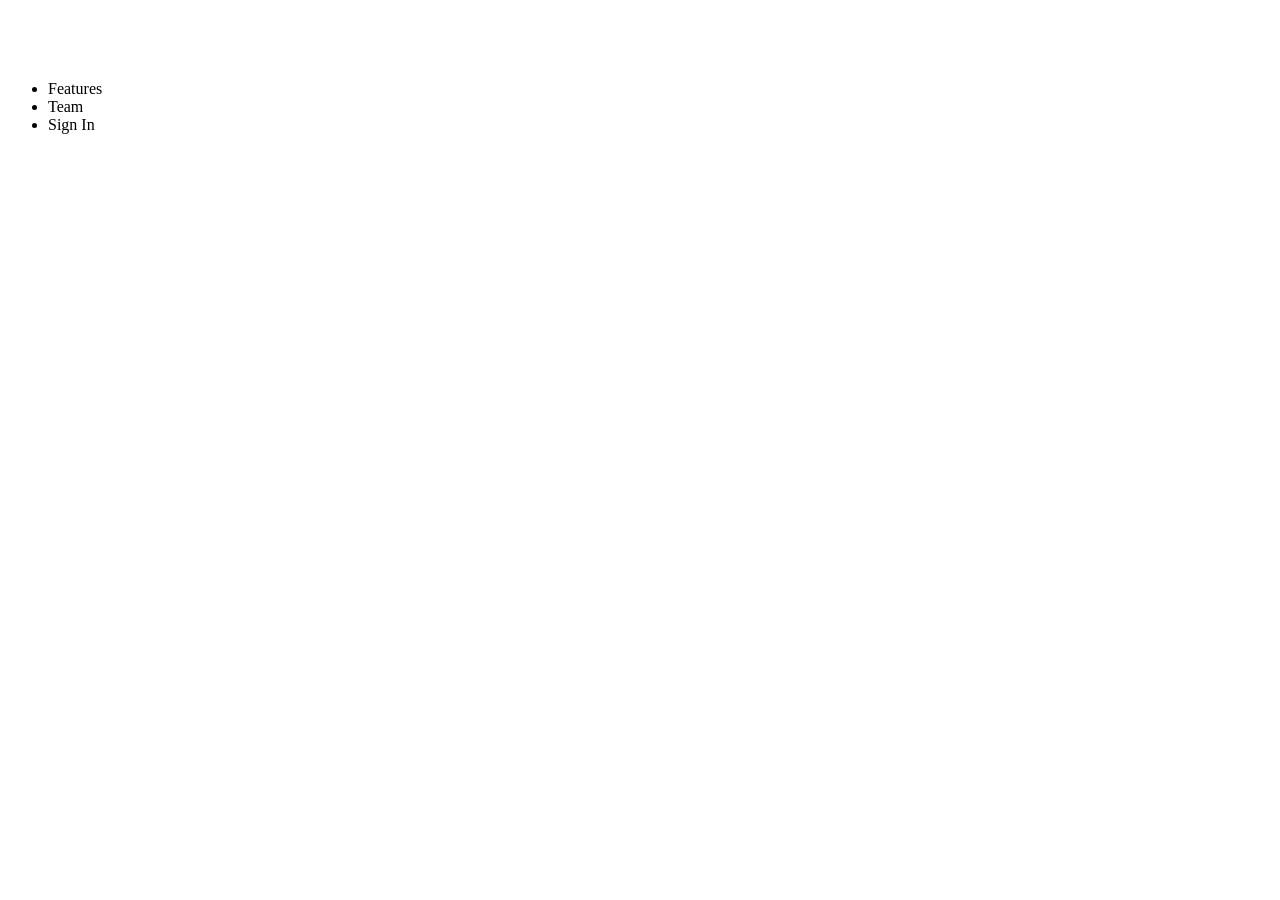
==== fylo-dark-theme-landing-page-master/index.html @ 81f76a91 "initiate fylo-darktheme" ====
<!doctype html>
<html lang="en">
  <head>
    <meta charset="UTF-8" />
    <meta name="viewport" content="width=device-width, initial-scale=1.0" />
    <!-- displays site properly based on user's device -->
    <link rel="stylesheet" href="style.css" />
    <link
      rel="icon"
      type="image/png"
      sizes="32x32"
      href="./images/favicon-32x32.png"
    />

    <title>
      Frontend Mentor | Fylo landing page with dark theme and features grid
    </title>
  </head>
  <body>
    <div class="header">
      <img src="images/logo.svg" alt="logo was here" class="logo-icon" />

      <ul class="header-buttons">
        <li>Features</li>
        <li>Team</li>
        <li>Sign In</li>
      </ul>
    </div>

    <!-- All your files in one secure location, accessible anywhere.

  Fylo stores all your most important files in one secure location. Access them wherever 
  you need, share and collaborate with friends family, and co-workers.

  Get Started

  Access your files, anywhere

  The ability to use a smartphone, tablet, or computer to access your account means your 
  files follow you everywhere.

  Security you can trust

  2-factor authentication and user-controlled encryption are just a couple of the security 
  features we allow to help secure your files.

  Real-time collaboration

  Securely share files and folders with friends, family and colleagues for live collaboration. 
  No email attachments required.

  Store any type of file

  Whether you're sharing holidays photos or work documents, Fylo has you covered allowing for all 
  file types to be securely stored and shared.

  Stay productive, wherever you are

  Never let location be an issue when accessing your files. Fylo has you covered for all of your file 
  storage needs.

  Securely share files and folders with friends, family and colleagues for live collaboration. No email 
  attachments required.

  See how Fylo works

  Fylo has improved our team productivity by an order of magnitude. Since making the switch our team has 
  become a well-oiled collaboration machine.

  Satish Patel
  Founder & CEO, Huddle

  Fylo has improved our team productivity by an order of magnitude. Since making the switch our team has 
  become a well-oiled collaboration machine.

  Bruce McKenzie
  Founder & CEO, Huddle

  Fylo has improved our team productivity by an order of magnitude. Since making the switch our team has 
  become a well-oiled collaboration machine.

  Iva Boyd
  Founder & CEO, Huddle

  Get early access today

  It only takes a minute to sign up and our free starter tier is extremely generous. If you have any 
  questions, our support team would be happy to help you.

  Get Started For Free

  Lorem ipsum dolor sit amet, consectetur adipiscing elit, sed do eiusmod tempor incididunt ut labore et 
  dolore magna aliqua

  +1-543-123-4567
  example@fylo.com

  About Us
  Jobs
  Press
  Blog

  Contact Us
  Terms
  Privacy -->

    <!-- <footer class="attribution">
      Challenge by <a href="https://www.frontendmentor.io?ref=challenge">Frontend Mentor</a>. 
      Coded by <a href="#">Your Name Here</a>.
    </footer> -->
  </body>
</html>
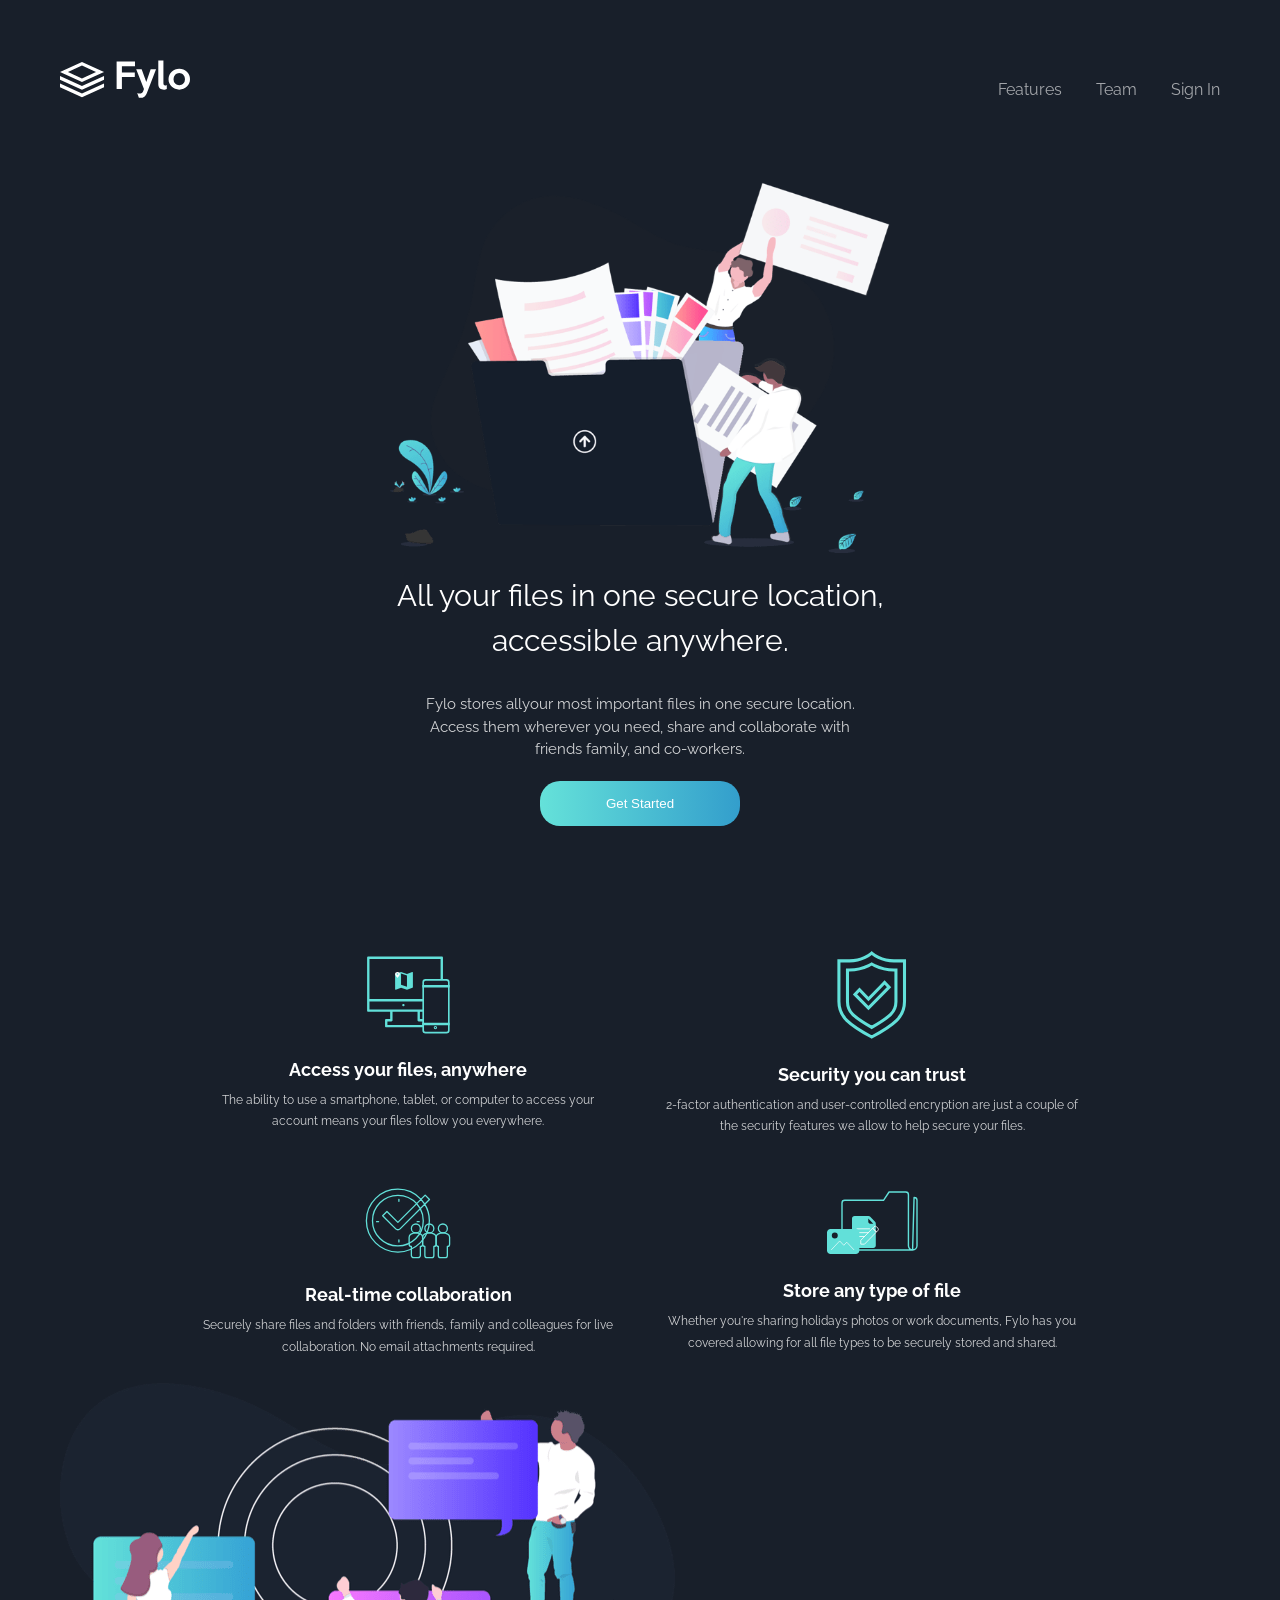
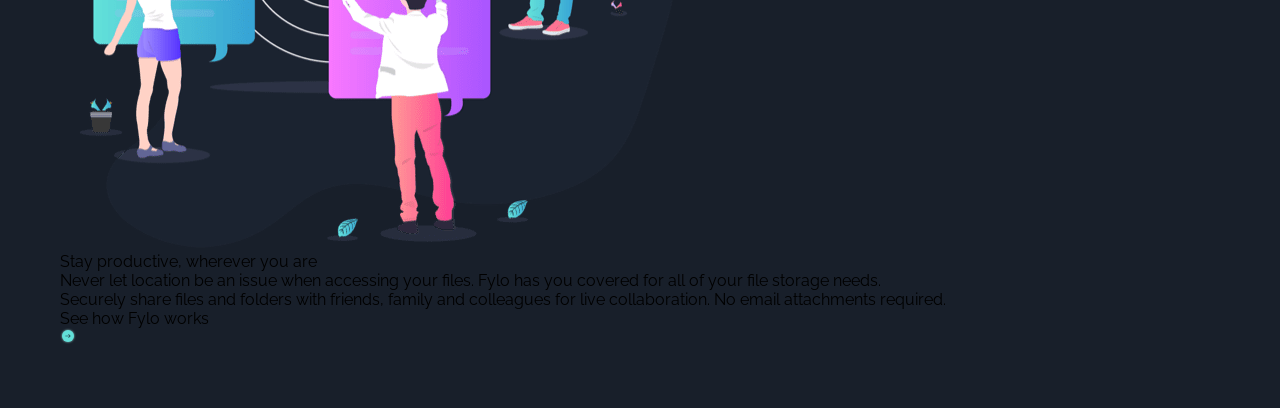
==== commit aa0d5f35: "finished half of the project" ====
--- a/fylo-dark-theme-landing-page-master/index.html
+++ b/fylo-dark-theme-landing-page-master/index.html
@@ -3,7 +3,10 @@
   <head>
     <meta charset="UTF-8" />
     <meta name="viewport" content="width=device-width, initial-scale=1.0" />
-    <!-- displays site properly based on user's device -->
+    <link
+      href="https://fonts.googleapis.com/css2?family=Raleway:wght@400;700&display=swap"
+      rel="stylesheet"
+    />
     <link rel="stylesheet" href="style.css" />
     <link
       rel="icon"
@@ -18,52 +21,121 @@
   </head>
   <body>
     <div class="header">
-      <img src="images/logo.svg" alt="logo was here" class="logo-icon" />
+      <div class="header-image">
+        <img src="images/logo.svg" alt="logo was here" class="logo-icon" />
+      </div>
 
-      <ul class="header-buttons">
-        <li>Features</li>
-        <li>Team</li>
-        <li>Sign In</li>
+      <ul class="header-list">
+        <li class="header-list-member">Features</li>
+        <li class="header-list-member">Team</li>
+        <li class="header-list-member">Sign In</li>
       </ul>
     </div>
 
-    <!-- All your files in one secure location, accessible anywhere.
+    <div class="top-middle-container">
+      <img src="images/illustration-intro.png" alt="" />
 
-  Fylo stores all your most important files in one secure location. Access them wherever 
-  you need, share and collaborate with friends family, and co-workers.
+      <div class="top-middle-container-bold-text">
+        <p>All your files in one secure location, accessible anywhere.</p>
+      </div>
 
-  Get Started
+      <div class="top-middle-container-bottom-text">
+        <p>
+          Fylo stores allyour most important files in one secure location.
+          Access them wherever you need, share and collaborate with friends
+          family, and co-workers.
+        </p>
+      </div>
 
-  Access your files, anywhere
+      <button class="top-middle-container-button">Get Started</button>
+    </div>
 
-  The ability to use a smartphone, tablet, or computer to access your account means your 
-  files follow you everywhere.
+    <div class="middle-container">
+      <div class="middle-sub-container">
+        <img src="images/icon-access-anywhere.svg" alt="" />
+        <div class="middle-container-bold-text">
+          <p>Access your files, anywhere</p>
+        </div>
+        <div class="middle-container-bottom-text">
+          <p>
+            The ability to use a smartphone, tablet, or computer to access your
+            account means your files follow you everywhere.
+          </p>
+        </div>
+      </div>
 
-  Security you can trust
+      <div class="middle-sub-container">
+        <img src="images/icon-security.svg" alt="" />
+        <div class="middle-container-bold-text">
+          <p>Security you can trust</p>
+        </div>
+        <div class="middle-container-bottom-text">
+          <p>
+            2-factor authentication and user-controlled encryption are just a
+            couple of the security features we allow to help secure your files.
+          </p>
+        </div>
+      </div>
 
-  2-factor authentication and user-controlled encryption are just a couple of the security 
-  features we allow to help secure your files.
+      <div class="middle-sub-container">
+        <img src="images/icon-collaboration.svg" alt="" />
+        <div class="middle-container-bold-text">
+          <p>Real-time collaboration</p>
+        </div>
+        <div class="middle-container-bottom-text">
+          <p>
+            Securely share files and folders with friends, family and colleagues
+            for live collaboration. No email attachments required.
+          </p>
+        </div>
+      </div>
 
-  Real-time collaboration
+      <div class="middle-sub-container">
+        <img src="images/icon-any-file.svg" alt="" />
+        <div class="middle-container-bold-text">
+          <p>Store any type of file</p>
+        </div>
+        <div class="middle-container-bottom-text">
+          <p>
+            Whether you're sharing holidays photos or work documents, Fylo has
+            you covered allowing for all file types to be securely stored and
+            shared.
+          </p>
+        </div>
+      </div>
+    </div>
 
-  Securely share files and folders with friends, family and colleagues for live collaboration. 
-  No email attachments required.
+    <div class="bottom-middle-container">
+      <div class="bottom-middle-left-side">
+        <img
+          src="images/illustration-stay-productive.png"
+          alt="illustration-stay-productive.png"
+        />
+      </div>
+      <div class="bottom-middle-right-side">
+        <div class="bottom-middle-header-text">
+          <p>Stay productive, wherever you are</p>
+        </div>
+        <div class="bottom-middle-first-paragraph">
+          <p>
+            Never let location be an issue when accessing your files. Fylo has
+            you covered for all of your file storage needs.
+          </p>
+        </div>
+        <div class="bottom-middle-second-paragraph">
+          <p>
+            Securely share files and folders with friends, family and colleagues
+            for live collaboration. No email attachments required.
+          </p>
+        </div>
+        <div class="bottom-middle-link">
+          <p>See how Fylo works</p>
+          <img src="images/icon-arrow.svg" alt="" />
+        </div>
+      </div>
+    </div>
 
-  Store any type of file
-
-  Whether you're sharing holidays photos or work documents, Fylo has you covered allowing for all 
-  file types to be securely stored and shared.
-
-  Stay productive, wherever you are
-
-  Never let location be an issue when accessing your files. Fylo has you covered for all of your file 
-  storage needs.
-
-  Securely share files and folders with friends, family and colleagues for live collaboration. No email 
-  attachments required.
-
-  See how Fylo works
-
+    <!--
   Fylo has improved our team productivity by an order of magnitude. Since making the switch our team has 
   become a well-oiled collaboration machine.
 
@@ -102,7 +174,7 @@
 
   Contact Us
   Terms
-  Privacy -->
+  Privacy  -->
 
     <!-- <footer class="attribution">
       Challenge by <a href="https://www.frontendmentor.io?ref=challenge">Frontend Mentor</a>. 
--- a/fylo-dark-theme-landing-page-master/style.css
+++ b/fylo-dark-theme-landing-page-master/style.css
@@ -0,0 +1,119 @@
+* {
+  padding: 0px;
+  margin: 0px;
+  box-sizing: border-box;
+}
+
+html {
+  overflow-y: auto;
+  scrollbar-width: none;
+}
+body {
+  font-family: "Raleway", sans-serif;
+  padding: 60px;
+  background-color: hsl(218, 28%, 13%);
+  min-height: 100vh;
+}
+
+/* header  */
+.header {
+  margin-bottom: 80px;
+  display: flex;
+  justify-content: space-between;
+  align-items: start;
+}
+.header-image {
+  width: 130px;
+}
+.header-image img {
+  width: 100%;
+}
+.header-list {
+  list-style: none;
+}
+.header-list-member {
+  color: white;
+  opacity: 0.6;
+  display: inline-block;
+  margin-left: 30px;
+  padding-top: 20px;
+}
+.header-list-member:hover {
+  text-decoration: underline;
+  opacity: 1;
+  font-weight: bold;
+  cursor: pointer;
+}
+.top-middle-container {
+  width: 500px;
+  margin-left: auto;
+  margin-right: auto;
+  margin-bottom: 100px;
+  display: flex;
+  justify-content: center;
+  align-items: center;
+  flex-direction: column;
+}
+.top-middle-container img {
+  width: 500px;
+  object-fit: contain;
+}
+
+.top-middle-container-bold-text {
+  padding: 20px 0px;
+  line-height: 1.5;
+  text-align: center;
+  font-size: 30px;
+  color: white;
+}
+.top-middle-container-bottom-text {
+  padding: 10px 35px;
+  line-height: 1.5;
+  text-align: center;
+  font-size: 15px;
+  opacity: 0.8;
+  color: white;
+  margin-bottom: 10px;
+}
+
+.top-middle-container-button {
+  background: linear-gradient(to right, hsl(176, 68%, 64%), hsl(198, 60%, 50%));
+  color: white;
+  border: none;
+  width: 40%;
+  padding: 15px;
+  border-radius: 20px;
+}
+.top-middle-container-button:hover {
+  background: hsl(176, 68%, 64%);
+  cursor: pointer;
+}
+
+.middle-container {
+  color: white;
+  display: flex;
+  flex-wrap: wrap;
+  width: 80%;
+  margin: auto;
+}
+.middle-sub-container {
+  width: 50%;
+  padding: 25px;
+  display: flex;
+  justify-content: center;
+  align-items: center;
+  flex-direction: column;
+}
+.middle-container-bold-text {
+  text-align: center;
+  margin-top: 25px;
+  margin-bottom: 10px;
+  font-weight: 700;
+  font-size: 18px;
+}
+.middle-container-bottom-text {
+  opacity: 0.8;
+  text-align: center;
+  font-size: 12px;
+  line-height: 1.8;
+}
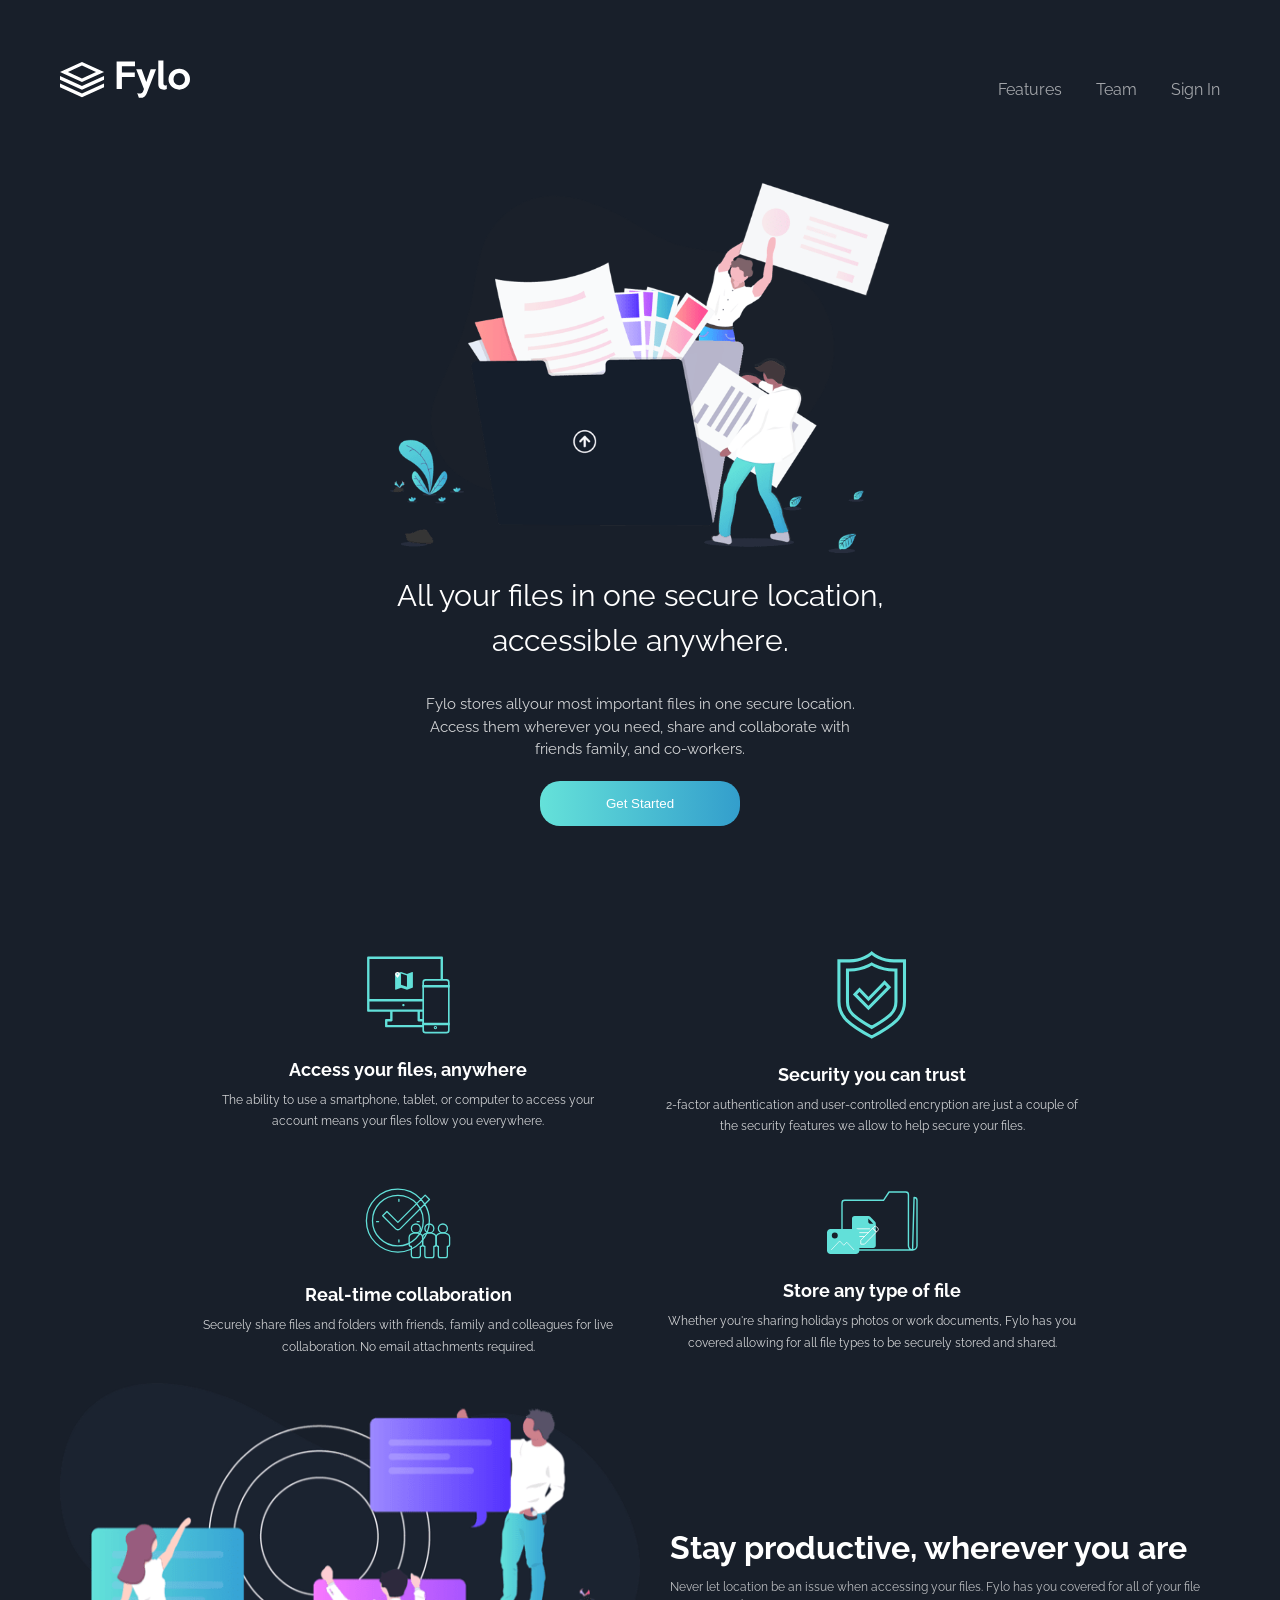
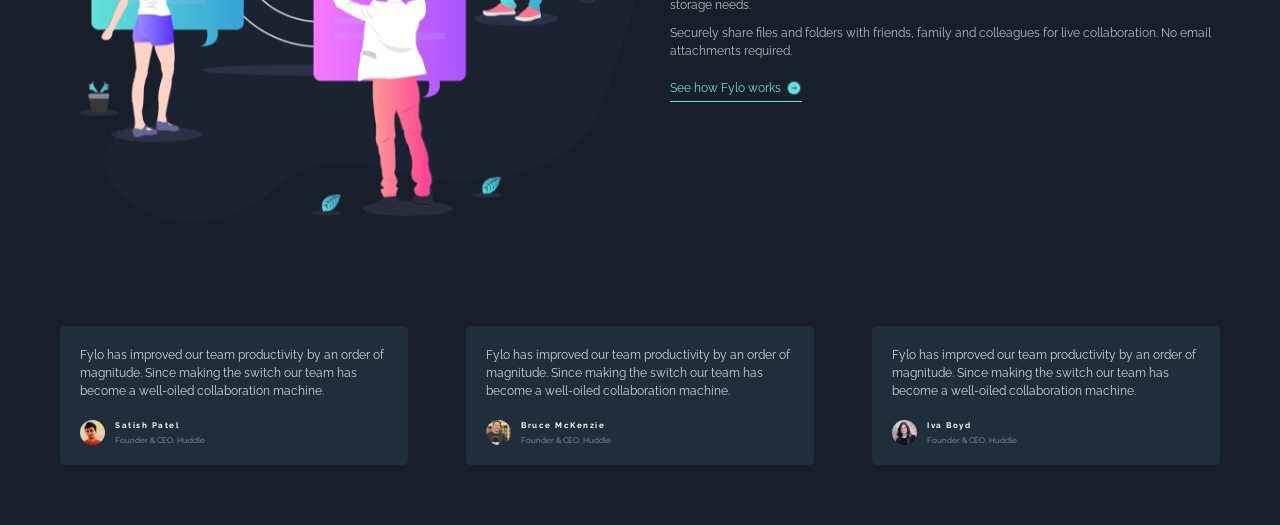
==== commit a3cc1a26: "people comments done" ====
--- a/fylo-dark-theme-landing-page-master/index.html
+++ b/fylo-dark-theme-landing-page-master/index.html
@@ -135,24 +135,61 @@
       </div>
     </div>
 
+    <div class="people-comments">
+      <div class="comment">
+        <div class="comment-text">
+          <p>
+            Fylo has improved our team productivity by an order of magnitude.
+            Since making the switch our team has become a well-oiled
+            collaboration machine.
+          </p>
+        </div>
+        <div class="person">
+          <img src="images/profile-1.jpg" alt="" />
+          <div class="person-details">
+            <p class="name">Satish Patel</p>
+            <p class="position">Founder & CEO, Huddle</p>
+          </div>
+        </div>
+      </div>
+
+      <div class="comment">
+        <div class="comment-text">
+          <p>
+            Fylo has improved our team productivity by an order of magnitude.
+            Since making the switch our team has become a well-oiled
+            collaboration machine.
+          </p>
+        </div>
+        <div class="person">
+          <img src="images/profile-2.jpg" alt="" />
+          <div class="person-details">
+            <p class="name">Bruce McKenzie</p>
+            <p class="position">Founder & CEO, Huddle</p>
+          </div>
+        </div>
+      </div>
+
+      <div class="comment">
+        <div class="comment-text">
+          <p>
+            Fylo has improved our team productivity by an order of magnitude.
+            Since making the switch our team has become a well-oiled
+            collaboration machine.
+          </p>
+        </div>
+        <div class="person">
+          <img src="images/profile-3.jpg" alt="" />
+          <div class="person-details">
+            <p class="name">Iva Boyd</p>
+            <p class="position">Founder & CEO, Huddle</p>
+          </div>
+        </div>
+      </div>
+    </div>
+
     <!--
-  Fylo has improved our team productivity by an order of magnitude. Since making the switch our team has 
-  become a well-oiled collaboration machine.
-
-  Satish Patel
-  Founder & CEO, Huddle
-
-  Fylo has improved our team productivity by an order of magnitude. Since making the switch our team has 
-  become a well-oiled collaboration machine.
-
-  Bruce McKenzie
-  Founder & CEO, Huddle
-
-  Fylo has improved our team productivity by an order of magnitude. Since making the switch our team has 
-  become a well-oiled collaboration machine.
-
-  Iva Boyd
-  Founder & CEO, Huddle
+
 
   Get early access today
 
--- a/fylo-dark-theme-landing-page-master/style.css
+++ b/fylo-dark-theme-landing-page-master/style.css
@@ -117,3 +117,93 @@
   font-size: 12px;
   line-height: 1.8;
 }
+
+.bottom-middle-container {
+  display: flex;
+  flex-wrap: wrap;
+  align-items: center;
+}
+
+.bottom-middle-left-side {
+  width: 50%;
+}
+.bottom-middle-left-side img {
+  width: 100%;
+  object-fit: contain;
+}
+.bottom-middle-right-side {
+  padding-left: 30px;
+  width: 50%;
+  color: white;
+}
+.bottom-middle-header-text {
+  padding-top: 30px;
+  padding-right: 30px;
+  font-weight: 700;
+  font-size: 32px;
+  line-height: 1.3;
+  margin-bottom: 10px;
+}
+
+.bottom-middle-first-paragraph,
+.bottom-middle-second-paragraph {
+  font-size: 12px;
+  opacity: 0.7;
+  margin-bottom: 10px;
+  line-height: 1.5;
+}
+.bottom-middle-link {
+  margin-top: 10px;
+  margin-bottom: 10px;
+  padding-bottom: 5px;
+  color: hsl(176, 68%, 64%);
+  display: inline-flex;
+  align-items: center;
+  gap: 5px;
+  border-bottom: 1px solid hsl(176, 68%, 64%);
+}
+.bottom-middle-link p {
+  font-size: 12px;
+}
+
+.people-comments {
+  margin-top: 100px;
+  display: flex;
+  justify-content: space-between;
+  align-items: center;
+  flex-wrap: wrap;
+}
+.comment {
+  color: white;
+  width: 30%;
+  padding: 20px;
+  background-color: hsl(210, 30%, 18%);
+  border-radius: 5px;
+}
+.comment-text {
+  font-size: 12px;
+  line-height: 1.5;
+  opacity: 0.8;
+}
+.person {
+  margin-top: 20px;
+  display: flex;
+  justify-content: start;
+  align-items: center;
+  gap: 10px;
+}
+.person img {
+  width: 25px;
+  border-radius: 50%;
+  object-fit: contain;
+}
+.name {
+  font-size: 8px;
+  font-weight: 700;
+  letter-spacing: 1.5px;
+  margin-bottom: 5px;
+}
+.position {
+  font-size: 8px;
+  opacity: 0.5;
+}
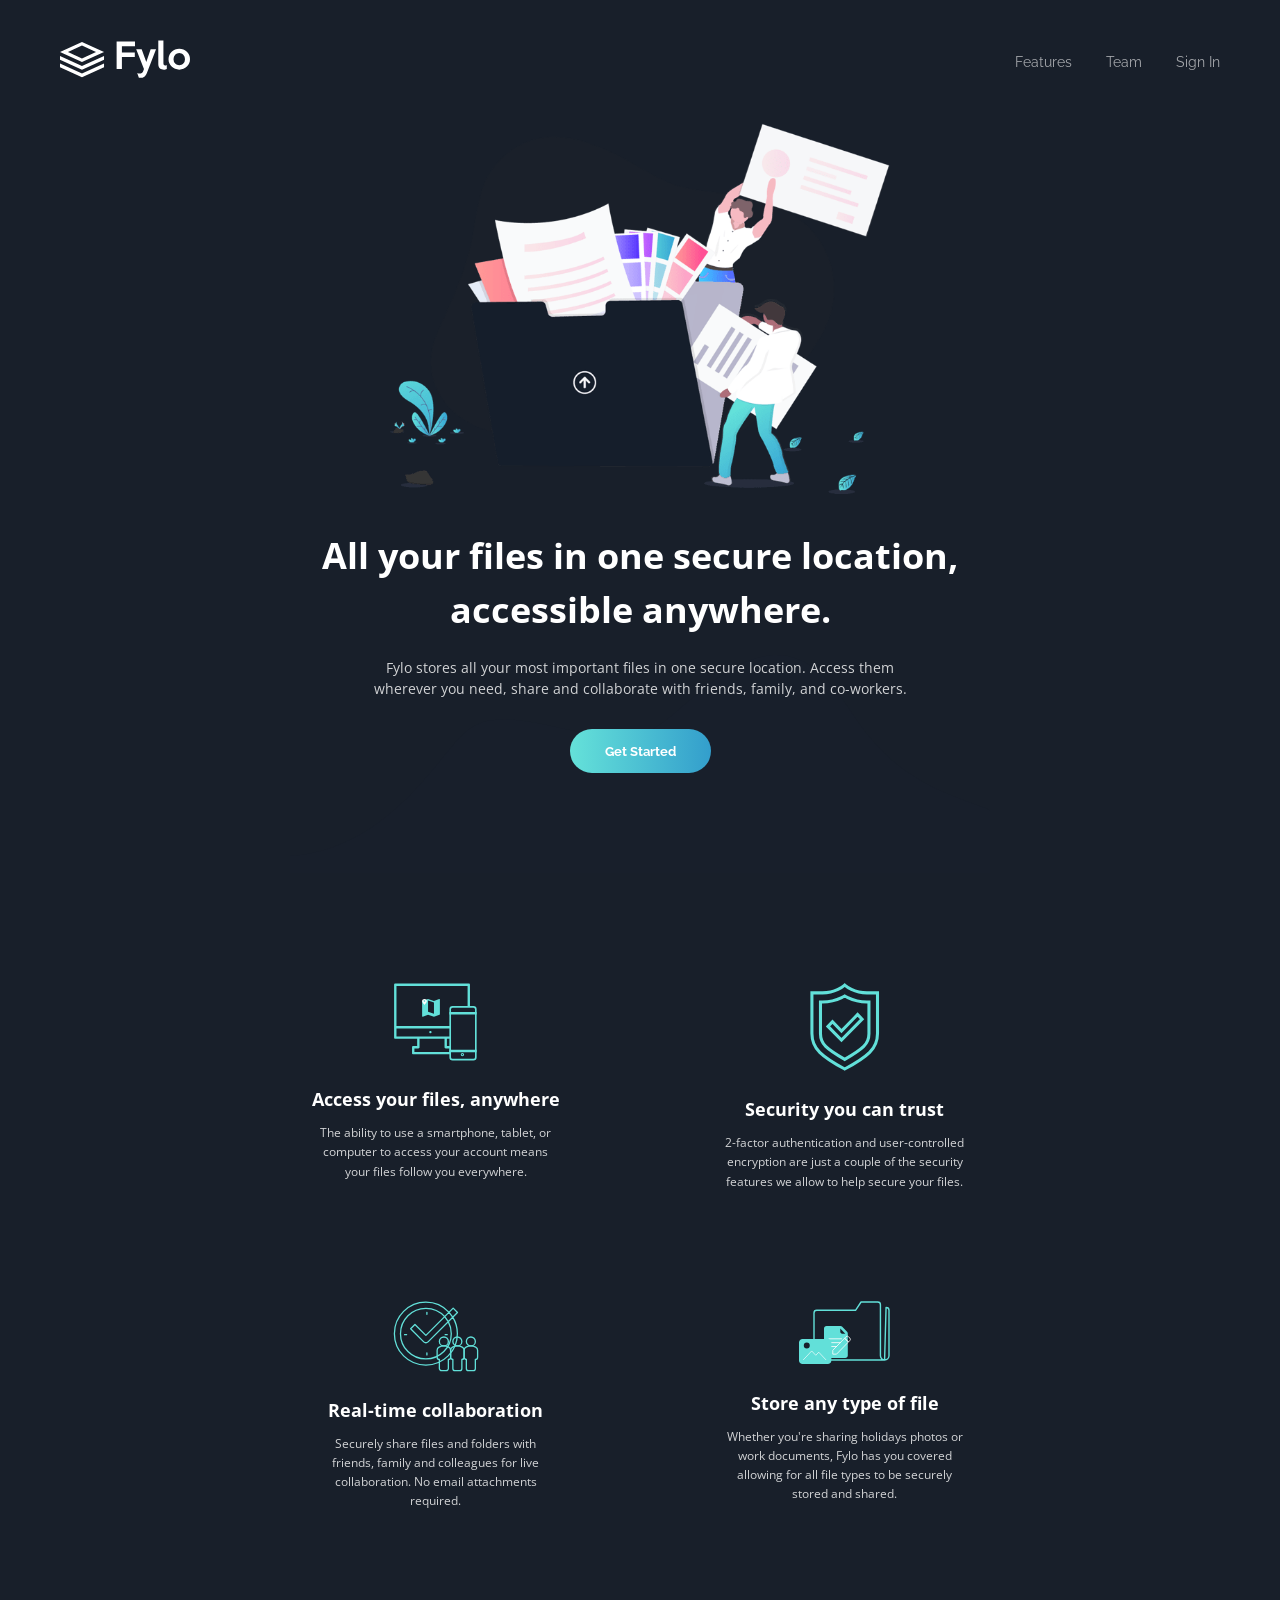
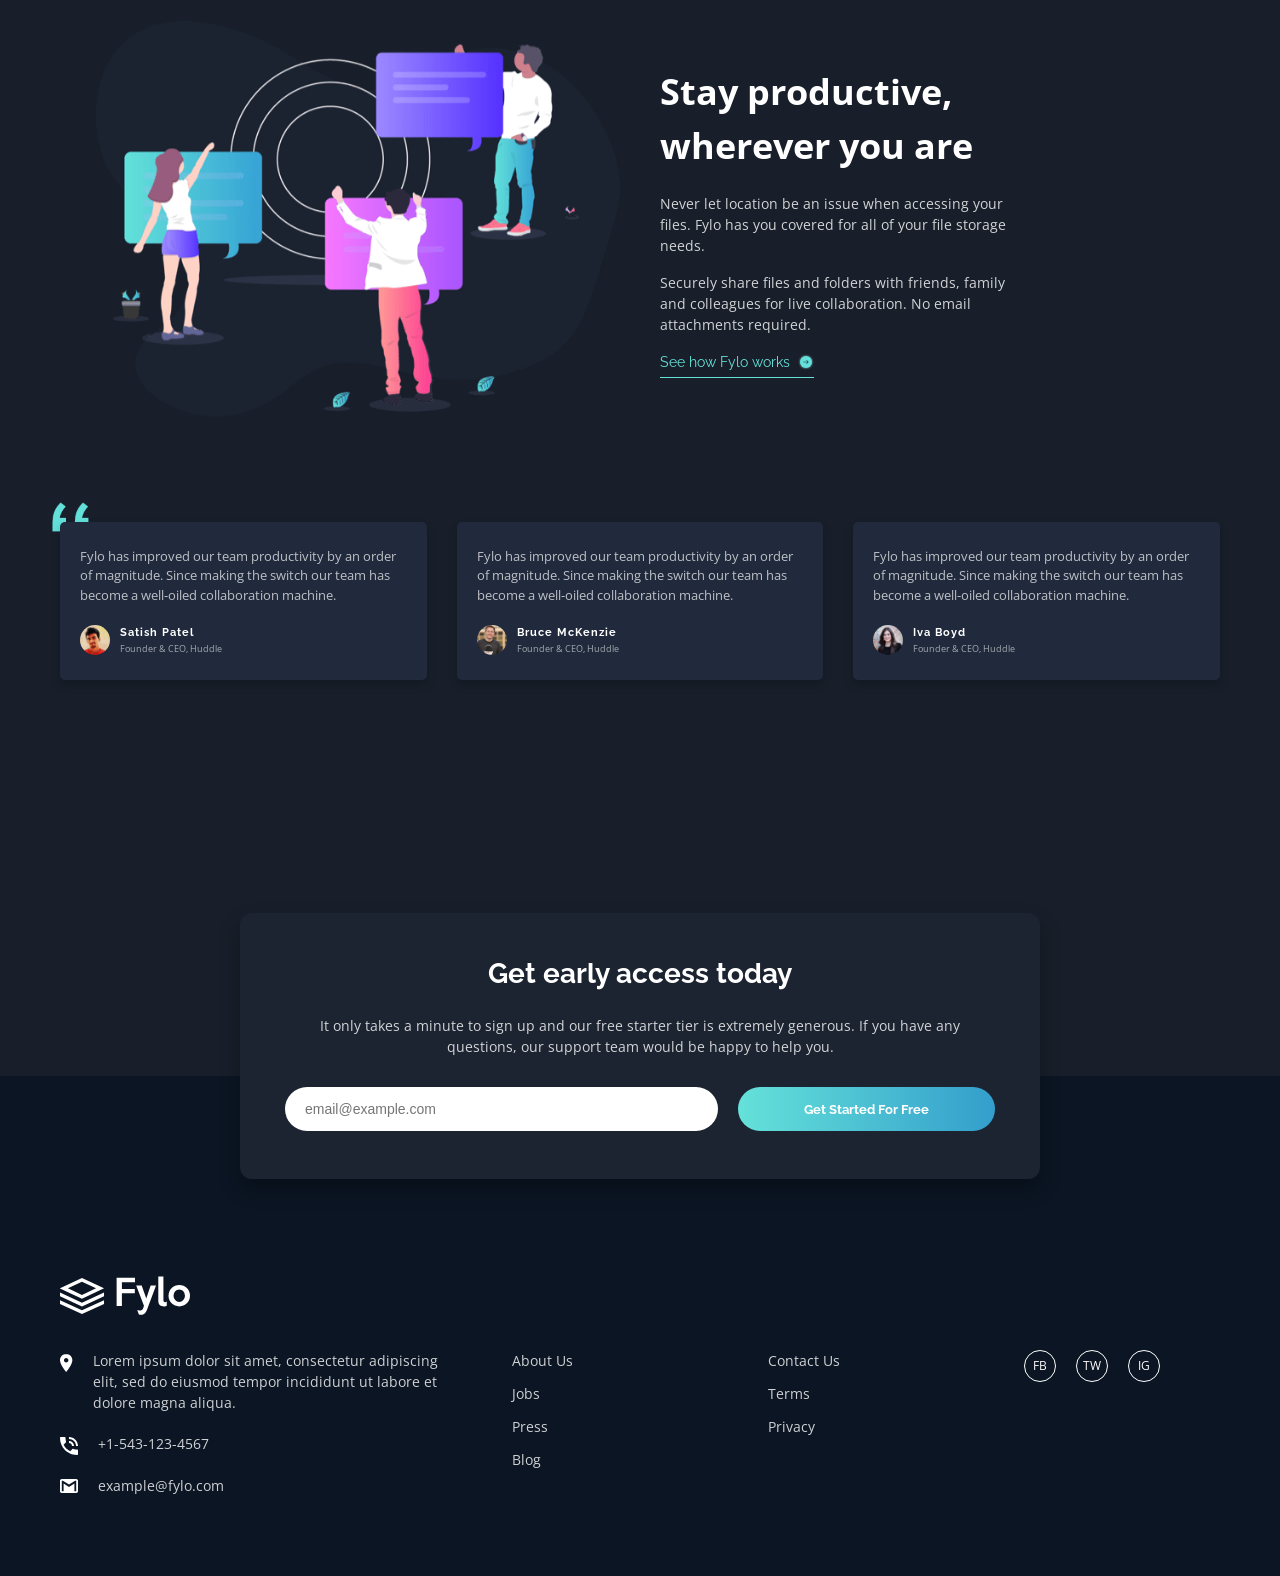
==== commit cedf4ea3: "95% finished" ====
--- a/fylo-dark-theme-landing-page-master/index.html
+++ b/fylo-dark-theme-landing-page-master/index.html
@@ -7,6 +7,10 @@
       href="https://fonts.googleapis.com/css2?family=Raleway:wght@400;700&display=swap"
       rel="stylesheet"
     />
+    <link
+      href="https://fonts.googleapis.com/css2?family=Open+Sans:wght@400;700&display=swap"
+      rel="stylesheet"
+    />
     <link rel="stylesheet" href="style.css" />
     <link
       rel="icon"
@@ -14,17 +18,13 @@
       sizes="32x32"
       href="./images/favicon-32x32.png"
     />
-
-    <title>
-      Frontend Mentor | Fylo landing page with dark theme and features grid
-    </title>
+    <title>Fylo | dark theme landing page</title>
   </head>
   <body>
     <div class="header">
       <div class="header-image">
-        <img src="images/logo.svg" alt="logo was here" class="logo-icon" />
-      </div>
-
+        <img src="images/logo.svg" alt="Fylo logo" />
+      </div>
       <ul class="header-list">
         <li class="header-list-member">Features</li>
         <li class="header-list-member">Team</li>
@@ -34,19 +34,16 @@
 
     <div class="top-middle-container">
       <img src="images/illustration-intro.png" alt="" />
-
       <div class="top-middle-container-bold-text">
         <p>All your files in one secure location, accessible anywhere.</p>
       </div>
-
       <div class="top-middle-container-bottom-text">
         <p>
-          Fylo stores allyour most important files in one secure location.
-          Access them wherever you need, share and collaborate with friends
+          Fylo stores all your most important files in one secure location.
+          Access them wherever you need, share and collaborate with friends,
           family, and co-workers.
         </p>
       </div>
-
       <button class="top-middle-container-button">Get Started</button>
     </div>
 
@@ -54,168 +51,177 @@
       <div class="middle-sub-container">
         <img src="images/icon-access-anywhere.svg" alt="" />
         <div class="middle-container-bold-text">
-          <p>Access your files, anywhere</p>
-        </div>
-        <div class="middle-container-bottom-text">
-          <p>
-            The ability to use a smartphone, tablet, or computer to access your
-            account means your files follow you everywhere.
-          </p>
-        </div>
-      </div>
-
+          Access your files, anywhere
+        </div>
+        <div class="middle-container-bottom-text">
+          The ability to use a smartphone, tablet, or computer to access your
+          account means your files follow you everywhere.
+        </div>
+      </div>
       <div class="middle-sub-container">
         <img src="images/icon-security.svg" alt="" />
-        <div class="middle-container-bold-text">
-          <p>Security you can trust</p>
-        </div>
-        <div class="middle-container-bottom-text">
-          <p>
-            2-factor authentication and user-controlled encryption are just a
-            couple of the security features we allow to help secure your files.
-          </p>
-        </div>
-      </div>
-
+        <div class="middle-container-bold-text">Security you can trust</div>
+        <div class="middle-container-bottom-text">
+          2-factor authentication and user-controlled encryption are just a
+          couple of the security features we allow to help secure your files.
+        </div>
+      </div>
       <div class="middle-sub-container">
         <img src="images/icon-collaboration.svg" alt="" />
-        <div class="middle-container-bold-text">
-          <p>Real-time collaboration</p>
-        </div>
-        <div class="middle-container-bottom-text">
-          <p>
-            Securely share files and folders with friends, family and colleagues
-            for live collaboration. No email attachments required.
-          </p>
-        </div>
-      </div>
-
+        <div class="middle-container-bold-text">Real-time collaboration</div>
+        <div class="middle-container-bottom-text">
+          Securely share files and folders with friends, family and colleagues
+          for live collaboration. No email attachments required.
+        </div>
+      </div>
       <div class="middle-sub-container">
         <img src="images/icon-any-file.svg" alt="" />
-        <div class="middle-container-bold-text">
-          <p>Store any type of file</p>
-        </div>
-        <div class="middle-container-bottom-text">
-          <p>
-            Whether you're sharing holidays photos or work documents, Fylo has
-            you covered allowing for all file types to be securely stored and
-            shared.
-          </p>
+        <div class="middle-container-bold-text">Store any type of file</div>
+        <div class="middle-container-bottom-text">
+          Whether you're sharing holidays photos or work documents, Fylo has you
+          covered allowing for all file types to be securely stored and shared.
         </div>
       </div>
     </div>
 
     <div class="bottom-middle-container">
       <div class="bottom-middle-left-side">
-        <img
-          src="images/illustration-stay-productive.png"
-          alt="illustration-stay-productive.png"
-        />
+        <img src="images/illustration-stay-productive.png" alt="" />
       </div>
       <div class="bottom-middle-right-side">
         <div class="bottom-middle-header-text">
-          <p>Stay productive, wherever you are</p>
+          Stay productive, wherever you are
         </div>
         <div class="bottom-middle-first-paragraph">
-          <p>
-            Never let location be an issue when accessing your files. Fylo has
-            you covered for all of your file storage needs.
-          </p>
+          Never let location be an issue when accessing your files. Fylo has you
+          covered for all of your file storage needs.
         </div>
         <div class="bottom-middle-second-paragraph">
-          <p>
-            Securely share files and folders with friends, family and colleagues
-            for live collaboration. No email attachments required.
-          </p>
+          Securely share files and folders with friends, family and colleagues
+          for live collaboration. No email attachments required.
         </div>
         <div class="bottom-middle-link">
-          <p>See how Fylo works</p>
+          <span>See how Fylo works</span>
           <img src="images/icon-arrow.svg" alt="" />
         </div>
       </div>
     </div>
 
     <div class="people-comments">
-      <div class="comment">
+      <div class="comment psuedo-image">
         <div class="comment-text">
-          <p>
-            Fylo has improved our team productivity by an order of magnitude.
-            Since making the switch our team has become a well-oiled
-            collaboration machine.
-          </p>
+          Fylo has improved our team productivity by an order of magnitude.
+          Since making the switch our team has become a well-oiled collaboration
+          machine.
         </div>
         <div class="person">
           <img src="images/profile-1.jpg" alt="" />
           <div class="person-details">
-            <p class="name">Satish Patel</p>
-            <p class="position">Founder & CEO, Huddle</p>
-          </div>
-        </div>
-      </div>
-
+            <div class="name">Satish Patel</div>
+            <div class="position">Founder & CEO, Huddle</div>
+          </div>
+        </div>
+      </div>
       <div class="comment">
         <div class="comment-text">
-          <p>
-            Fylo has improved our team productivity by an order of magnitude.
-            Since making the switch our team has become a well-oiled
-            collaboration machine.
-          </p>
+          Fylo has improved our team productivity by an order of magnitude.
+          Since making the switch our team has become a well-oiled collaboration
+          machine.
         </div>
         <div class="person">
           <img src="images/profile-2.jpg" alt="" />
           <div class="person-details">
-            <p class="name">Bruce McKenzie</p>
-            <p class="position">Founder & CEO, Huddle</p>
-          </div>
-        </div>
-      </div>
-
+            <div class="name">Bruce McKenzie</div>
+            <div class="position">Founder & CEO, Huddle</div>
+          </div>
+        </div>
+      </div>
       <div class="comment">
         <div class="comment-text">
-          <p>
-            Fylo has improved our team productivity by an order of magnitude.
-            Since making the switch our team has become a well-oiled
-            collaboration machine.
-          </p>
+          Fylo has improved our team productivity by an order of magnitude.
+          Since making the switch our team has become a well-oiled collaboration
+          machine.
         </div>
         <div class="person">
           <img src="images/profile-3.jpg" alt="" />
           <div class="person-details">
-            <p class="name">Iva Boyd</p>
-            <p class="position">Founder & CEO, Huddle</p>
-          </div>
-        </div>
-      </div>
-    </div>
-
-    <!--
-
-
-  Get early access today
-
-  It only takes a minute to sign up and our free starter tier is extremely generous. If you have any 
-  questions, our support team would be happy to help you.
-
-  Get Started For Free
-
-  Lorem ipsum dolor sit amet, consectetur adipiscing elit, sed do eiusmod tempor incididunt ut labore et 
-  dolore magna aliqua
-
-  +1-543-123-4567
-  example@fylo.com
-
-  About Us
-  Jobs
-  Press
-  Blog
-
-  Contact Us
-  Terms
-  Privacy  -->
-
-    <!-- <footer class="attribution">
-      Challenge by <a href="https://www.frontendmentor.io?ref=challenge">Frontend Mentor</a>. 
-      Coded by <a href="#">Your Name Here</a>.
-    </footer> -->
+            <div class="name">Iva Boyd</div>
+            <div class="position">Founder & CEO, Huddle</div>
+          </div>
+        </div>
+      </div>
+    </div>
+
+    <div class="contact-container">
+      <div class="contact-box">
+        <h2 class="contact-title">Get early access today</h2>
+        <p class="contact-text">
+          It only takes a minute to sign up and our free starter tier is
+          extremely generous. If you have any questions, our support team would
+          be happy to help you.
+        </p>
+        <form class="contact-form" id="contact-form">
+          <div class="input-wrapper">
+            <input
+              type="email"
+              class="contact-input"
+              placeholder="email@example.com"
+            />
+            <div class="error-message" id="error-message"></div>
+            <div class="success-message" id="success-message"></div>
+          </div>
+          <button type="submit" class="contact-button">
+            Get Started For Free
+          </button>
+        </form>
+      </div>
+    </div>
+
+    <footer class="footer">
+      <div class="footer-logo">
+        <img src="images/logo.svg" alt="Fylo" />
+      </div>
+      <div class="footer-grid">
+        <div class="footer-contact">
+          <div class="footer-location">
+            <img src="images/icon-location.svg" alt="" />
+            <p>
+              Lorem ipsum dolor sit amet, consectetur adipiscing elit, sed do
+              eiusmod tempor incididunt ut labore et dolore magna aliqua.
+            </p>
+          </div>
+          <div class="footer-phone">
+            <img src="images/icon-phone.svg" alt="" />
+            <p>+1-543-123-4567</p>
+          </div>
+          <div class="footer-email">
+            <img src="images/icon-email.svg" alt="" />
+            <p>example@fylo.com</p>
+          </div>
+        </div>
+        <div class="footer-links">
+          <ul>
+            <li><span class="footer-link">About Us</span></li>
+            <li><span class="footer-link">Jobs</span></li>
+            <li><span class="footer-link">Press</span></li>
+            <li><span class="footer-link">Blog</span></li>
+          </ul>
+        </div>
+        <div class="footer-links">
+          <ul>
+            <li><span class="footer-link">Contact Us</span></li>
+            <li><span class="footer-link">Terms</span></li>
+            <li><span class="footer-link">Privacy</span></li>
+          </ul>
+        </div>
+        <div class="footer-social">
+          <span class="social-icon" aria-label="Facebook">fb</span>
+          <span class="social-icon" aria-label="Twitter">tw</span>
+          <span class="social-icon" aria-label="Instagram">ig</span>
+        </div>
+      </div>
+    </footer>
+
+    <script src="script.js"></script>
   </body>
 </html>
--- a/fylo-dark-theme-landing-page-master/style.css
+++ b/fylo-dark-theme-landing-page-master/style.css
@@ -1,6 +1,6 @@
 * {
-  padding: 0px;
-  margin: 0px;
+  margin: 0;
+  padding: 0;
   box-sizing: border-box;
 }
 
@@ -8,19 +8,46 @@
   overflow-y: auto;
   scrollbar-width: none;
 }
+html::-webkit-scrollbar {
+  display: none;
+}
+
 body {
+  font-family: "Open Sans", sans-serif;
+  background-color: hsl(218, 28%, 13%);
+  color: white;
+  font-size: 14px;
+  line-height: 1.5;
+}
+
+/* Background curve images */
+.top-middle-container {
+  background-image: url("images/bg-curvy-desktop.svg");
+  background-repeat: no-repeat;
+  background-position: bottom center;
+  background-size: 100% auto;
+  padding-bottom: 80px;
+}
+
+h1,
+h2,
+h3,
+h4,
+.header-list-member,
+.top-middle-container-button,
+.contact-button,
+.bottom-middle-link,
+.comment .name {
   font-family: "Raleway", sans-serif;
-  padding: 60px;
-  background-color: hsl(218, 28%, 13%);
-  min-height: 100vh;
-}
-
-/* header  */
+}
+
+/* Header */
 .header {
-  margin-bottom: 80px;
   display: flex;
   justify-content: space-between;
-  align-items: start;
+  align-items: center;
+  flex-wrap: wrap;
+  padding: 40px 60px 20px;
 }
 .header-image {
   width: 130px;
@@ -32,178 +59,414 @@
   list-style: none;
 }
 .header-list-member {
+  display: inline-block;
+  margin-left: 30px;
   color: white;
   opacity: 0.6;
-  display: inline-block;
-  margin-left: 30px;
-  padding-top: 20px;
+  cursor: pointer;
+  transition: opacity 0.2s;
 }
 .header-list-member:hover {
+  opacity: 1;
   text-decoration: underline;
-  opacity: 1;
-  font-weight: bold;
-  cursor: pointer;
-}
+  font-weight: 700;
+}
+
+/* Intro */
 .top-middle-container {
-  width: 500px;
-  margin-left: auto;
-  margin-right: auto;
-  margin-bottom: 100px;
-  display: flex;
-  justify-content: center;
-  align-items: center;
-  flex-direction: column;
+  text-align: center;
+  max-width: 700px;
+  margin: 0 auto;
+  padding: 20px 20px 100px;
 }
 .top-middle-container img {
-  width: 500px;
-  object-fit: contain;
-}
-
+  width: 100%;
+  max-width: 500px;
+}
 .top-middle-container-bold-text {
-  padding: 20px 0px;
-  line-height: 1.5;
-  text-align: center;
-  font-size: 30px;
+  font-size: clamp(24px, 5vw, 36px);
+  font-weight: 700;
+  margin: 30px 0 20px;
+}
+.top-middle-container-bottom-text {
+  font-size: 14px;
+  opacity: 0.8;
+  max-width: 550px;
+  margin: 0 auto 30px;
+}
+.top-middle-container-button {
+  background: linear-gradient(90deg, hsl(176, 68%, 64%), hsl(198, 60%, 50%));
+  border: none;
+  padding: 14px 35px;
+  border-radius: 30px;
   color: white;
-}
-.top-middle-container-bottom-text {
-  padding: 10px 35px;
-  line-height: 1.5;
-  text-align: center;
-  font-size: 15px;
-  opacity: 0.8;
-  color: white;
-  margin-bottom: 10px;
-}
-
-.top-middle-container-button {
-  background: linear-gradient(to right, hsl(176, 68%, 64%), hsl(198, 60%, 50%));
-  color: white;
-  border: none;
-  width: 40%;
-  padding: 15px;
-  border-radius: 20px;
+  font-weight: 700;
+  cursor: pointer;
+  transition: background 0.3s;
 }
 .top-middle-container-button:hover {
   background: hsl(176, 68%, 64%);
-  cursor: pointer;
-}
-
+}
+
+/* Features grid */
 .middle-container {
-  color: white;
-  display: flex;
-  flex-wrap: wrap;
-  width: 80%;
-  margin: auto;
+  display: flex;
+  flex-wrap: wrap;
+  justify-content: center;
+  width: 60%;
+  gap: 50px;
+  margin: 80px auto;
 }
 .middle-sub-container {
   width: 50%;
-  padding: 25px;
-  display: flex;
-  justify-content: center;
+  flex: 1 1 280px;
+  text-align: center;
+  padding: 30px;
+}
+.middle-container-bold-text {
+  font-size: 18px;
+  font-weight: 700;
+  margin: 20px 0 10px;
+}
+.middle-container-bottom-text {
+  padding: 0px 30px;
+  font-size: 12px;
+  opacity: 0.8;
+  line-height: 1.6;
+}
+
+/* Stay productive */
+.bottom-middle-container {
+  display: flex;
+  flex-wrap: wrap;
   align-items: center;
-  flex-direction: column;
-}
-.middle-container-bold-text {
-  text-align: center;
-  margin-top: 25px;
-  margin-bottom: 10px;
-  font-weight: 700;
-  font-size: 18px;
-}
-.middle-container-bottom-text {
-  opacity: 0.8;
-  text-align: center;
-  font-size: 12px;
-  line-height: 1.8;
-}
-
-.bottom-middle-container {
-  display: flex;
-  flex-wrap: wrap;
-  align-items: center;
-}
-
+  gap: 40px;
+  width: 85%;
+  margin: 80px auto;
+}
 .bottom-middle-left-side {
-  width: 50%;
+  flex: 1;
 }
 .bottom-middle-left-side img {
   width: 100%;
-  object-fit: contain;
 }
 .bottom-middle-right-side {
-  padding-left: 30px;
-  width: 50%;
-  color: white;
+  flex: 1;
 }
 .bottom-middle-header-text {
-  padding-top: 30px;
-  padding-right: 30px;
-  font-weight: 700;
-  font-size: 32px;
-  line-height: 1.3;
-  margin-bottom: 10px;
-}
-
+  font-size: clamp(24px, 4vw, 36px);
+  font-weight: 700;
+  margin-bottom: 20px;
+  padding-right: 160px;
+}
 .bottom-middle-first-paragraph,
 .bottom-middle-second-paragraph {
-  font-size: 12px;
-  opacity: 0.7;
-  margin-bottom: 10px;
-  line-height: 1.5;
+  margin-bottom: 16px;
+  opacity: 0.8;
+  padding-right: 150px;
 }
 .bottom-middle-link {
-  margin-top: 10px;
-  margin-bottom: 10px;
-  padding-bottom: 5px;
-  color: hsl(176, 68%, 64%);
   display: inline-flex;
   align-items: center;
-  gap: 5px;
+  gap: 8px;
+  color: hsl(176, 68%, 64%);
   border-bottom: 1px solid hsl(176, 68%, 64%);
-}
-.bottom-middle-link p {
-  font-size: 12px;
-}
-
+  padding-bottom: 4px;
+  cursor: pointer;
+}
+.bottom-middle-link span {
+  cursor: pointer;
+}
+.bottom-middle-link:hover {
+  color: white;
+  border-bottom-color: white;
+}
+.bottom-middle-link:hover img {
+  transform: translateX(4px);
+}
+.bottom-middle-link img {
+  transition: transform 0.2s;
+}
+
+/* Testimonials */
 .people-comments {
-  margin-top: 100px;
-  display: flex;
-  justify-content: space-between;
-  align-items: center;
-  flex-wrap: wrap;
+  display: flex;
+  flex-wrap: wrap;
+  justify-content: center;
+  gap: 30px;
+  max-width: 1200px;
+  margin: 100px auto;
+  padding: 0 20px;
 }
 .comment {
-  color: white;
-  width: 30%;
-  padding: 20px;
-  background-color: hsl(210, 30%, 18%);
+  background-color: hsl(219, 30%, 18%);
   border-radius: 5px;
+  padding: 25px 20px;
+  flex: 1 1 280px;
+  box-shadow: 0 5px 10px rgba(0, 0, 0, 0.2);
 }
 .comment-text {
-  font-size: 12px;
-  line-height: 1.5;
-  opacity: 0.8;
+  font-size: 13px;
+  margin-bottom: 20px;
+  opacity: 0.7;
 }
 .person {
-  margin-top: 20px;
-  display: flex;
-  justify-content: start;
+  display: flex;
   align-items: center;
   gap: 10px;
 }
 .person img {
-  width: 25px;
+  width: 30px;
   border-radius: 50%;
-  object-fit: contain;
 }
 .name {
-  font-size: 8px;
-  font-weight: 700;
-  letter-spacing: 1.5px;
-  margin-bottom: 5px;
+  font-size: 11px;
+  font-weight: 700;
+  letter-spacing: 1px;
 }
 .position {
-  font-size: 8px;
-  opacity: 0.5;
-}
+  font-size: 9px;
+  opacity: 0.6;
+}
+.psuedo-image {
+  position: relative;
+}
+.psuedo-image::before {
+  content: "";
+  position: absolute;
+  top: -20px;
+  left: -8px;
+  width: 40px;
+  height: 30px;
+  background-image: url("images/bg-quotes.png");
+  background-size: contain;
+  background-repeat: no-repeat;
+  z-index: -1;
+}
+
+.contact-container {
+  display: flex;
+  justify-content: center;
+  padding: 0 20px;
+  margin-top: 30px;
+}
+.contact-box {
+  background-color: hsl(217, 28%, 15%);
+  max-width: 800px;
+  width: 100%;
+  padding: 40px 45px;
+  border-radius: 12px;
+  text-align: center;
+  box-shadow: 0 10px 20px rgba(0, 0, 0, 0.3);
+  transform: translateY(50%);
+  z-index: 10;
+}
+.contact-title {
+  font-size: 28px;
+  margin-bottom: 20px;
+}
+.contact-text {
+  font-size: 14px;
+  opacity: 0.8;
+  margin-bottom: 30px;
+  line-height: 1.5;
+}
+.contact-form {
+  display: flex;
+  flex-wrap: wrap;
+  gap: 20px;
+  align-items: flex-start;
+}
+.input-wrapper {
+  flex: 2;
+  position: relative;
+}
+.contact-input {
+  width: 100%;
+  padding: 14px 20px;
+  border-radius: 30px;
+  border: none;
+  font-size: 14px;
+}
+.error-message,
+.success-message {
+  text-align: left;
+  font-size: 12px;
+  margin-top: 8px;
+  padding-left: 20px;
+}
+.error-message {
+  color: hsl(0, 100%, 63%);
+}
+.success-message {
+  color: hsl(176, 68%, 64%);
+}
+.contact-button {
+  flex: 1;
+  background: linear-gradient(90deg, hsl(176, 68%, 64%), hsl(198, 60%, 50%));
+  border: none;
+  padding: 14px 20px;
+  border-radius: 30px;
+  color: white;
+  font-weight: 700;
+  cursor: pointer;
+  transition: background 0.3s;
+}
+.contact-button:hover {
+  background: hsl(176, 68%, 64%);
+}
+
+.footer {
+  background-color: hsl(216, 53%, 9%);
+  padding: 200px 60px 60px;
+  margin-top: 30px;
+}
+.footer-logo {
+  margin-bottom: 30px;
+}
+.footer-logo img {
+  width: 130px;
+}
+.footer-grid {
+  display: flex;
+  flex-wrap: wrap;
+  gap: 60px;
+  justify-content: space-between;
+}
+.footer-contact {
+  flex: 2;
+  min-width: 250px;
+}
+.footer-contact div {
+  display: flex;
+  gap: 20px;
+  margin-bottom: 20px;
+  align-items: flex-start;
+}
+.footer-contact img {
+  width: 18px;
+  margin-top: 4px;
+}
+.footer-contact p {
+  opacity: 0.8;
+  line-height: 1.5;
+}
+.footer-links {
+  flex: 1;
+}
+.footer-links ul {
+  list-style: none;
+}
+.footer-links li {
+  margin-bottom: 12px;
+}
+.footer-link {
+  cursor: pointer;
+  opacity: 0.8;
+  transition: opacity 0.2s;
+}
+.footer-link:hover {
+  opacity: 1;
+  text-decoration: underline;
+}
+.footer-social {
+  flex: 1;
+  display: flex;
+  gap: 20px;
+}
+.social-icon {
+  display: inline-flex;
+  align-items: center;
+  justify-content: center;
+  width: 32px;
+  height: 32px;
+  border: 1px solid white;
+  border-radius: 50%;
+  cursor: pointer;
+  font-size: 12px;
+  text-transform: uppercase;
+  transition:
+    border-color 0.2s,
+    color 0.2s;
+}
+.social-icon:hover {
+  border-color: hsl(176, 68%, 64%);
+  color: hsl(176, 68%, 64%);
+}
+
+@media (max-width: 768px) {
+  .header {
+    padding: 30px 20px;
+  }
+  .header-list-member {
+    margin-left: 20px;
+  }
+  .middle-container {
+    width: 90%;
+  }
+  .bottom-middle-container {
+    width: 95%;
+    flex-direction: column;
+  }
+  .bottom-middle-right-side {
+    text-align: center;
+  }
+  .bottom-middle-header-text,
+  .bottom-middle-first-paragraph,
+  .bottom-middle-second-paragraph {
+    padding-right: 20px;
+    margin-left: auto;
+    margin-right: auto;
+  }
+  .people-comments {
+    flex-direction: column;
+    width: 50%;
+  }
+  .comment {
+    flex: 0;
+  }
+  .contact-box {
+    padding: 30px 25px;
+  }
+  .contact-title {
+    font-size: 22px;
+  }
+  .contact-form {
+    flex-direction: column;
+  }
+  .input-wrapper {
+    width: 100%;
+  }
+  .contact-button {
+    width: 100%;
+  }
+  .footer {
+    padding: 200px 30px 40px;
+  }
+  .footer-grid {
+    flex-direction: column;
+    gap: 40px;
+  }
+  .footer-social {
+    justify-content: center;
+  }
+  .top-middle-container {
+    background-image: url("images/bg-curvy-mobile.svg");
+  }
+}
+
+@media (max-width: 480px) {
+  .psuedo-image::before {
+    top: -15px;
+    left: -5px;
+    width: 30px;
+    height: 25px;
+  }
+  .people-comments {
+    flex-direction: column;
+    width: 90%;
+  }
+  .name {
+    margin-bottom: 5px;
+  }
+}
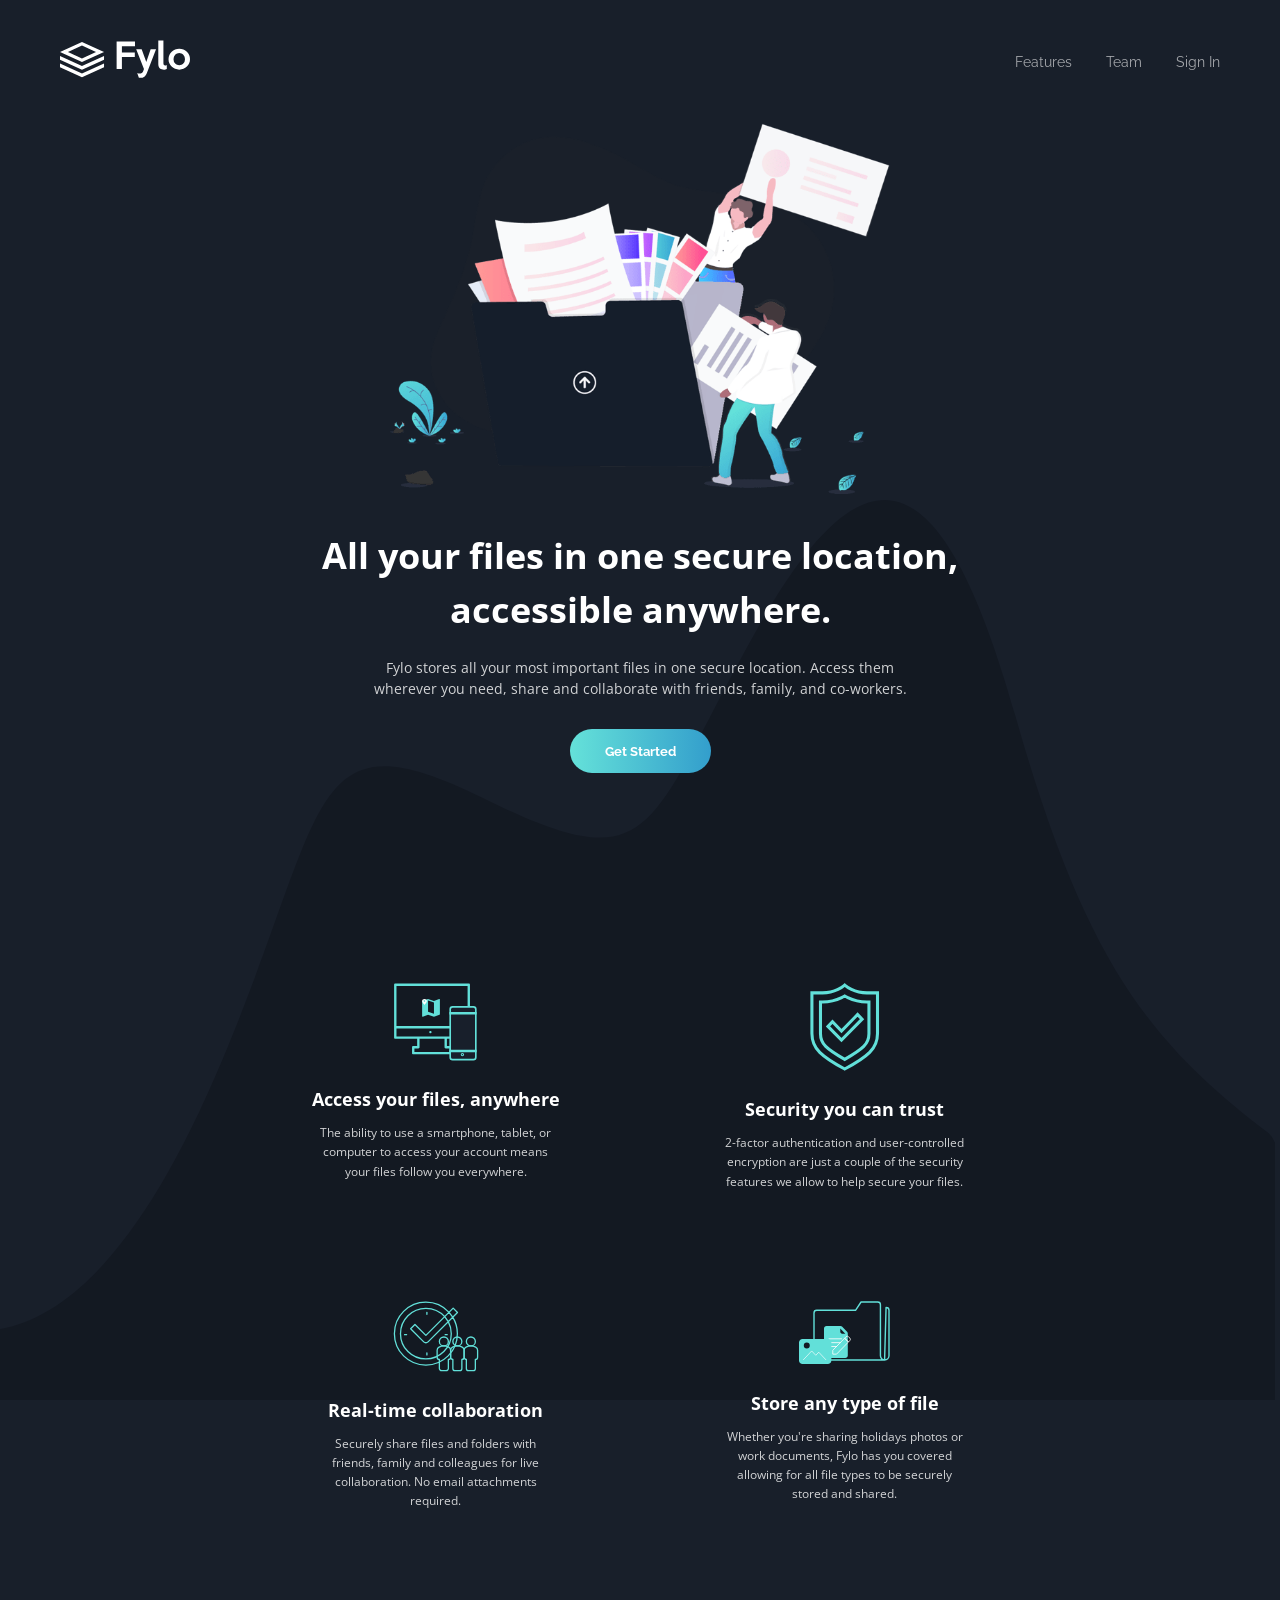
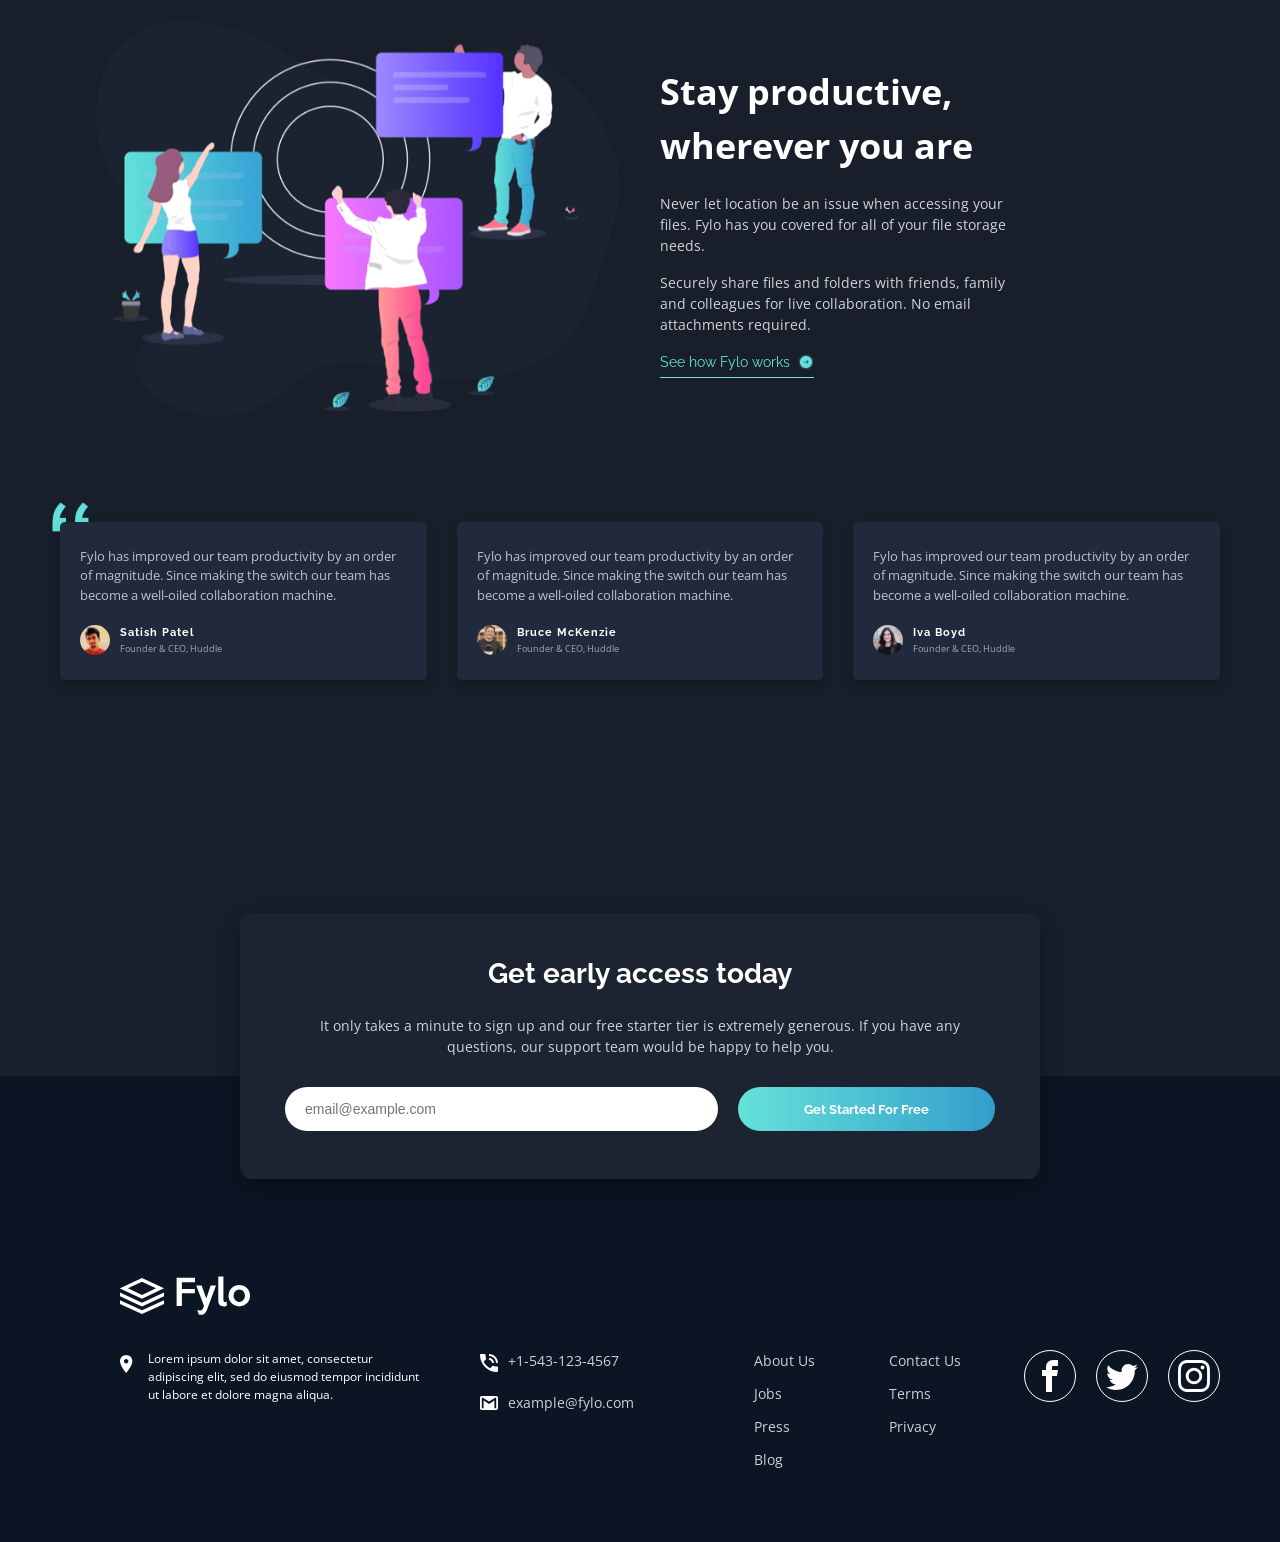
==== commit c922c2eb: "some fixes and background image added" ====
--- a/fylo-dark-theme-landing-page-master/index.html
+++ b/fylo-dark-theme-landing-page-master/index.html
@@ -182,14 +182,14 @@
         <img src="images/logo.svg" alt="Fylo" />
       </div>
       <div class="footer-grid">
+        <div class="footer-location">
+          <img src="images/icon-location.svg" alt="" />
+          <p>
+            Lorem ipsum dolor sit amet, consectetur adipiscing elit, sed do
+            eiusmod tempor incididunt ut labore et dolore magna aliqua.
+          </p>
+        </div>
         <div class="footer-contact">
-          <div class="footer-location">
-            <img src="images/icon-location.svg" alt="" />
-            <p>
-              Lorem ipsum dolor sit amet, consectetur adipiscing elit, sed do
-              eiusmod tempor incididunt ut labore et dolore magna aliqua.
-            </p>
-          </div>
           <div class="footer-phone">
             <img src="images/icon-phone.svg" alt="" />
             <p>+1-543-123-4567</p>
@@ -215,9 +215,15 @@
           </ul>
         </div>
         <div class="footer-social">
-          <span class="social-icon" aria-label="Facebook">fb</span>
-          <span class="social-icon" aria-label="Twitter">tw</span>
-          <span class="social-icon" aria-label="Instagram">ig</span>
+          <span class="social-icon" aria-label="Facebook"
+            ><img src="images/facebook.svg" alt=""
+          /></span>
+          <span class="social-icon" aria-label="Twitter"
+            ><img src="images/twitter.svg" alt=""
+          /></span>
+          <span class="social-icon" aria-label="Instagram"
+            ><img src="images/instagram.svg" alt=""
+          /></span>
         </div>
       </div>
     </footer>
--- a/fylo-dark-theme-landing-page-master/style.css
+++ b/fylo-dark-theme-landing-page-master/style.css
@@ -18,15 +18,25 @@
   color: white;
   font-size: 14px;
   line-height: 1.5;
-}
-
-/* Background curve images */
-.top-middle-container {
+
+  /* background-image: url("images/bg-curvy-desktop.svg");
+  background-repeat: no-repeat;
+  background-position: top 450px center; 
+  background-size: 100% auto; */
+}
+
+body::before {
+  content: "";
+  position: absolute;
+  top: 500px;
+  left: -5px;
+  width: 100%;
+  height: 100%;
   background-image: url("images/bg-curvy-desktop.svg");
-  background-repeat: no-repeat;
-  background-position: bottom center;
-  background-size: 100% auto;
-  padding-bottom: 80px;
+  background-size: 100% 100%;
+  filter: brightness(0.8);
+  pointer-events: none;
+  z-index: -1;
 }
 
 h1,
@@ -318,7 +328,7 @@
 
 .footer {
   background-color: hsl(216, 53%, 9%);
-  padding: 200px 60px 60px;
+  padding: 200px 60px 60px 120px;
   margin-top: 30px;
 }
 .footer-logo {
@@ -330,16 +340,30 @@
 .footer-grid {
   display: flex;
   flex-wrap: wrap;
-  gap: 60px;
-  justify-content: space-between;
+}
+.footer-location {
+  margin-right: 60px;
+  display: flex;
+  max-width: 300px;
+  gap: 15px;
+  align-items: start;
+}
+.footer-location p {
+  font-size: 12px;
+}
+.footer-location img {
+  padding-top: 5px;
+  width: 18px;
+  height: auto;
+  object-fit: contain;
 }
 .footer-contact {
-  flex: 2;
-  min-width: 250px;
+  margin-right: 120px;
+  flex: 1;
 }
 .footer-contact div {
   display: flex;
-  gap: 20px;
+  gap: 10px;
   margin-bottom: 20px;
   align-items: flex-start;
 }
@@ -375,6 +399,7 @@
   gap: 20px;
 }
 .social-icon {
+  padding: 25px;
   display: inline-flex;
   align-items: center;
   justify-content: center;
@@ -382,9 +407,7 @@
   height: 32px;
   border: 1px solid white;
   border-radius: 50%;
-  cursor: pointer;
-  font-size: 12px;
-  text-transform: uppercase;
+  filter: brightness(0) invert(1);
   transition:
     border-color 0.2s,
     color 0.2s;
@@ -392,9 +415,13 @@
 .social-icon:hover {
   border-color: hsl(176, 68%, 64%);
   color: hsl(176, 68%, 64%);
+  cursor: pointer;
 }
 
 @media (max-width: 768px) {
+  body::before {
+    top: 350px;
+  }
   .header {
     padding: 30px 20px;
   }
@@ -450,12 +477,12 @@
   .footer-social {
     justify-content: center;
   }
-  .top-middle-container {
-    background-image: url("images/bg-curvy-mobile.svg");
-  }
 }
 
 @media (max-width: 480px) {
+  body::before {
+    top: 200px;
+  }
   .psuedo-image::before {
     top: -15px;
     left: -5px;
